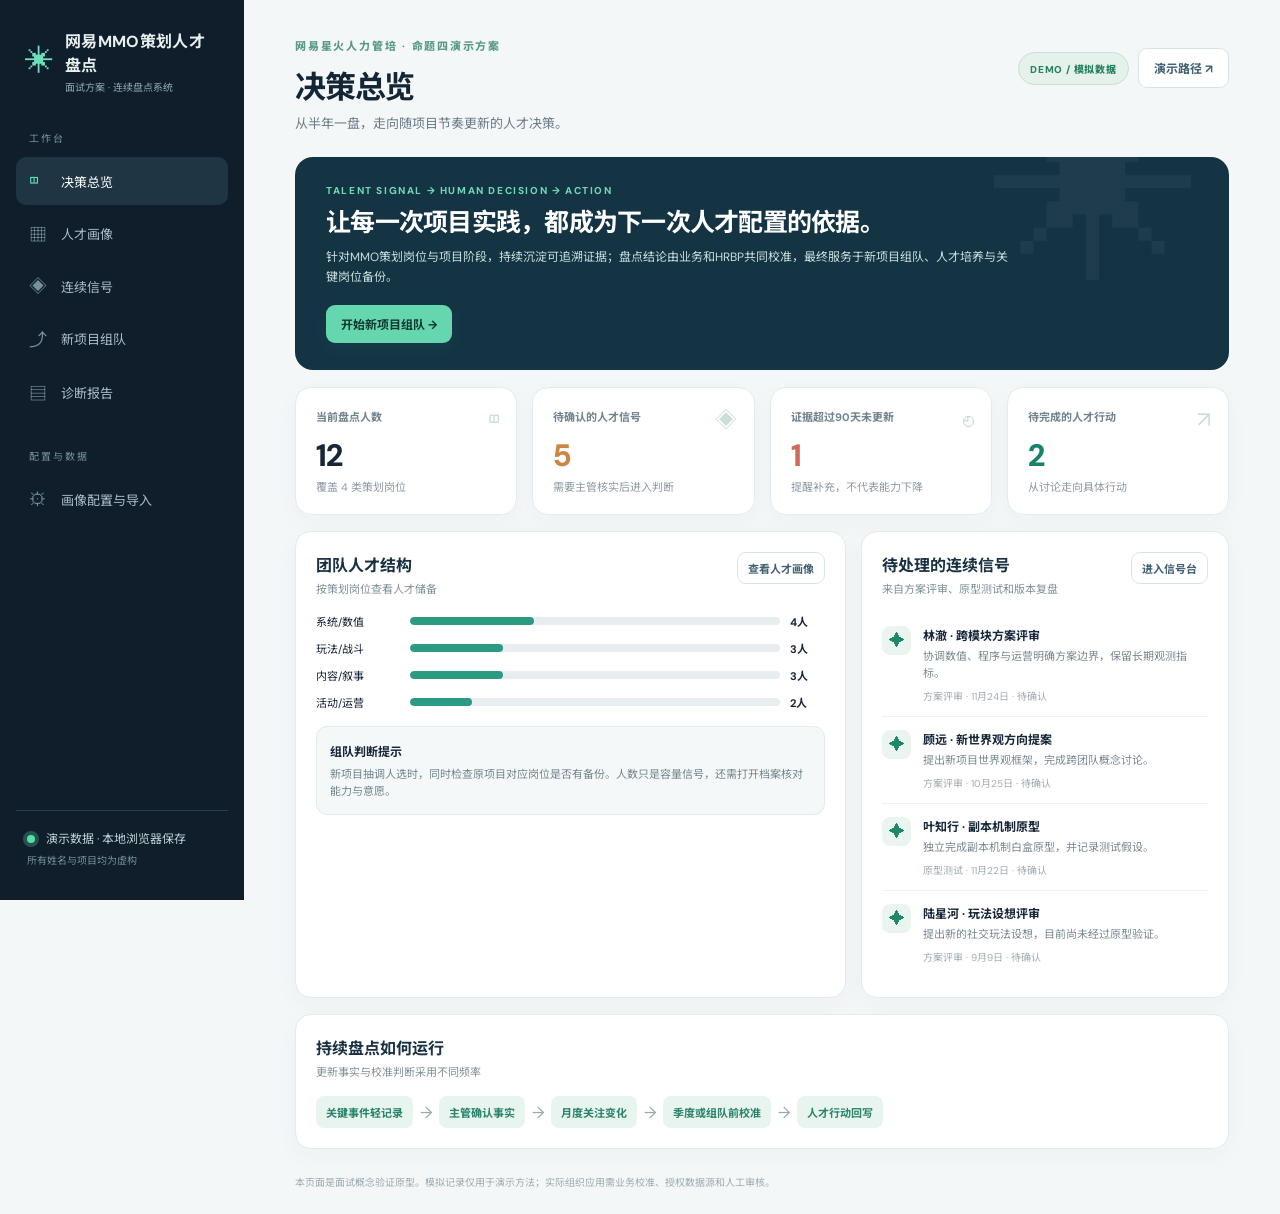
==== index.html @ bc524b10 "Build MMO talent review demo" ====
<!doctype html>
<html lang="zh-CN">
<head>
  <meta charset="UTF-8" />
  <meta name="viewport" content="width=device-width, initial-scale=1.0" />
  <meta name="theme-color" content="#0c1725" />
  <title>网易MMO策划人才盘点（面试方案）</title>
  <link rel="stylesheet" href="./styles.css" />
</head>
<body>
  <div class="app-shell">
    <aside class="sidebar">
      <div class="brand"><span class="brand-mark">✳</span><span><strong>网易MMO策划人才盘点</strong><small>面试方案 · 连续盘点系统</small></span></div>
      <div class="side-label">工作台</div>
      <nav id="nav" aria-label="主导航">
        <button class="nav-item active" data-view="overview"><span>◫</span> 决策总览</button>
        <button class="nav-item" data-view="people"><span>▦</span> 人才画像</button>
        <button class="nav-item" data-view="signals"><span>◈</span> 连续信号</button>
        <button class="nav-item" data-view="matching"><span>⤴</span> 新项目组队</button>
        <button class="nav-item" data-view="report"><span>▤</span> 诊断报告</button>
      </nav>
      <div class="side-label">配置与数据</div>
      <nav aria-label="配置导航">
        <button class="nav-item" data-view="settings"><span>⚙</span> 画像配置与导入</button>
      </nav>
      <div class="sidebar-bottom"><span class="live-dot"></span> 演示数据 · 本地浏览器保存<br><small>所有姓名与项目均为虚构</small></div>
    </aside>
    <main class="main">
      <header class="topbar"><div><span class="eyebrow">网易星火人力管培 · 命题四演示方案</span><h1 id="pageTitle">决策总览</h1><p id="pageSubtitle">从半年一盘，走向随项目节奏更新的人才决策。</p></div><div class="top-actions"><span class="demo-badge">DEMO / 模拟数据</span><button class="button ghost" id="openGuide">演示路径 ↗</button></div></header>
      <section id="app" aria-live="polite"></section>
      <footer>本页面是面试概念验证原型。模拟记录仅用于演示方法；实际组织应用需业务校准、授权数据源和人工审核。</footer>
    </main>
  </div>
  <div id="toast" role="status"></div>
  <dialog id="modal"><div id="modalContent"></div></dialog>
  <script type="module" src="./src/app.js"></script>
</body>
</html>
---- styles.css ----
@import url('https://fonts.googleapis.com/css2?family=DM+Sans:wght@400;500;600;700&family=Noto+Sans+SC:wght@400;500;600;700;800&display=swap');
:root{font-family:'DM Sans','Noto Sans SC',sans-serif;color:#172638;background:#f4f7f8;font-synthesis:none}*{box-sizing:border-box}body{margin:0}button,input,select,textarea{font:inherit}button{cursor:pointer}button:disabled{cursor:not-allowed;opacity:.45}.app-shell{display:flex;min-height:100vh}.sidebar{width:244px;flex:none;background:#101e2b;color:#e8f0ef;padding:28px 16px;display:flex;flex-direction:column;position:sticky;top:0;height:100vh}.brand{display:flex;align-items:center;gap:11px;padding:0 9px 30px}.brand-mark{font-size:29px;color:#6ce0bd}.brand strong{display:block;font-size:16px;letter-spacing:.02em}.brand small{display:block;color:#8da5b1;font-size:10px;margin-top:3px}.side-label{font-size:10px;letter-spacing:.2em;color:#73909d;margin:6px 13px 12px}.sidebar nav{display:grid;gap:3px;margin-bottom:24px}.nav-item{border:0;background:transparent;text-align:left;color:#a9bdc8;border-radius:10px;padding:12px 13px;font-size:13px;display:flex;gap:12px;align-items:center}.nav-item span{width:20px;font-size:18px;color:#76929d}.nav-item:hover,.nav-item.active{background:#1f3543;color:#fff}.nav-item.active span{color:#5fddb3}.sidebar-bottom{margin-top:auto;border-top:1px solid #28404b;padding:18px 11px 0;font-size:12px;line-height:1.8;color:#bed3d5}.sidebar-bottom small{color:#718f9c}.live-dot{display:inline-block;width:8px;height:8px;border-radius:50%;background:#58dbad;margin-right:8px;box-shadow:0 0 0 4px #255348}.main{min-width:0;flex:1;padding:34px clamp(24px,4vw,58px) 25px;max-width:1800px;margin:auto}.topbar{display:flex;justify-content:space-between;align-items:flex-start;gap:20px;margin-bottom:25px}.eyebrow{color:#5b9a8a;letter-spacing:.16em;font-size:11px;font-weight:800}.topbar h1{font-size:31px;letter-spacing:-.04em;margin:7px 0 5px;color:#142636}.topbar p{margin:0;color:#6a7b88;font-size:13px}.top-actions{display:flex;align-items:center;gap:9px;margin-top:14px}.demo-badge{font-size:10px;letter-spacing:.08em;background:#e5f1eb;border:1px solid #c9dfd2;color:#278060;border-radius:50px;padding:8px 11px;white-space:nowrap;font-weight:800}.button{border:0;border-radius:9px;padding:10px 15px;background:#1d826d;color:white;font-size:12px;font-weight:700;box-shadow:0 6px 16px #1e816b20}.button:hover{background:#136d5a}.button.ghost{background:white;color:#416272;border:1px solid #dae4e7;box-shadow:none}.button.ghost:hover{background:#edf4f4}.button.dark{background:#172c3a}.button.warn{background:#fcefe7;color:#a65428}.button.small{padding:7px 10px;font-size:11px}.button-row{display:flex;gap:8px;flex-wrap:wrap;align-items:center}.grid{display:grid;gap:15px}.grid.kpis{grid-template-columns:repeat(4,minmax(0,1fr));margin-bottom:16px}.grid.two{grid-template-columns:1.5fr 1fr}.grid.equal{grid-template-columns:repeat(2,minmax(0,1fr))}.card{background:#fff;border:1px solid #e4ebed;border-radius:16px;padding:20px;box-shadow:0 7px 25px #1c405708}.card h2,.card h3{margin:0;color:#193142}.card h2{font-size:16px}.card h3{font-size:13px}.card .sub{color:#81919b;font-size:11px;margin-top:4px}.card-head{display:flex;justify-content:space-between;align-items:flex-start;gap:12px;margin-bottom:17px}.metric-card{position:relative;overflow:hidden;min-height:128px}.metric-card .label{color:#71838d;font-size:11px;font-weight:700}.metric-card .value{font-size:31px;font-weight:800;letter-spacing:-.04em;margin:11px 0 2px}.metric-card .hint{font-size:11px;color:#8c9ca5}.metric-card .metric-icon{position:absolute;right:17px;top:17px;font-size:22px;color:#cbdedb}.accent{color:#168467}.amber{color:#cb8544}.red{color:#cf6b58}.muted{color:#7b8e98}.hero{background:#143444;color:white;border-radius:18px;padding:27px 31px;position:relative;overflow:hidden;margin-bottom:17px}.hero:after{content:'✳';position:absolute;font-size:210px;right:25px;top:-98px;color:#ffffff0b}.hero h2{font-size:25px;margin:5px 0 8px;max-width:700px;letter-spacing:-.03em}.hero p{font-size:12px;color:#c8dddc;line-height:1.7;max-width:690px;margin:0 0 17px}.hero .tagline{font-size:10px;color:#70d7b5;letter-spacing:.16em;font-weight:800}.hero .button{background:#66d6af;color:#103b33}.pill{display:inline-flex;align-items:center;gap:5px;background:#edf6f2;color:#297e65;border-radius:50px;padding:5px 9px;font-size:10px;font-weight:700;white-space:nowrap}.pill.amber{background:#fff4e7;color:#a66a29}.pill.red{background:#fff0ed;color:#bd5c4d}.pill.gray{background:#eef2f4;color:#657c87}.pill.blue{background:#eaf2fc;color:#4577a9}.table-wrap{overflow:auto}table{width:100%;border-collapse:collapse;font-size:12px}th{text-align:left;font-size:10px;color:#81919b;letter-spacing:.06em;border-bottom:1px solid #e9eff1;padding:11px 9px;white-space:nowrap}td{border-bottom:1px solid #edf1f2;padding:12px 9px;vertical-align:middle}tr:last-child td{border-bottom:0}tr.clickable:hover{background:#f4faf8;cursor:pointer}.person-name{font-weight:800;color:#20394a}.tiny{font-size:10px;color:#84949d}.stack{display:grid;gap:13px}.bar-row{display:grid;grid-template-columns:84px 1fr 35px;gap:10px;align-items:center;margin:11px 0;font-size:11px}.bar-track{height:8px;background:#e8eeef;border-radius:8px;overflow:hidden}.bar-track>span{display:block;height:100%;border-radius:8px;background:#2d9b83}.bar-track.amber>span{background:#d9aa60}.bar-track.blue>span{background:#6799ba}.surface{background:#f5f8f8;border:1px solid #e4ebed;border-radius:11px;padding:13px}.surface strong{font-size:12px}.surface p{margin:5px 0 0;color:#74858f;font-size:11px;line-height:1.6}.signal{display:flex;gap:12px;padding:13px 0;border-bottom:1px solid #edf1f2}.signal:last-child{border-bottom:0}.signal-icon{height:29px;width:29px;display:grid;place-items:center;border-radius:8px;background:#eaf5f0;color:#218768;flex:none}.signal-title{font-size:12px;font-weight:700}.signal-summary{font-size:11px;color:#7a8a93;line-height:1.55;margin:4px 0 6px}.signal-meta{font-size:10px;color:#a0adb4}.filters{display:flex;flex-wrap:wrap;gap:8px;margin-bottom:15px}.input,.select,.textarea{border:1px solid #dce6e8;background:white;border-radius:9px;color:#243b49;padding:9px 11px;font-size:12px;outline:none;min-height:36px}.input:focus,.select:focus,.textarea:focus{border-color:#54b393;box-shadow:0 0 0 3px #3ea5831a}.textarea{resize:vertical;min-height:78px;width:100%}.field{display:grid;gap:6px}.field label{font-size:11px;color:#657985;font-weight:700}.form-grid{display:grid;grid-template-columns:repeat(2,minmax(0,1fr));gap:13px}.form-grid.three{grid-template-columns:repeat(3,minmax(0,1fr))}.form-grid .wide{grid-column:1/-1}.section-space{margin-top:16px}.profile-top{display:flex;gap:16px;align-items:center}.avatar{width:52px;height:52px;display:grid;place-items:center;border-radius:14px;background:linear-gradient(135deg,#1b806f,#42b49b);color:white;font-weight:800;font-size:20px}.profile-top h2{font-size:19px;margin:0 0 3px}.profile-top p{font-size:11px;color:#81919a;margin:0}.profile-pills{display:flex;gap:6px;flex-wrap:wrap;margin:15px 0}.dimension-row{display:grid;grid-template-columns:100px 1fr 28px;gap:8px;align-items:center;margin:12px 0;font-size:11px}.note{background:#f1f7f4;border-left:3px solid #49b58b;border-radius:0 8px 8px 0;padding:10px 13px;color:#426c5f;font-size:11px;line-height:1.65}.insight-list{display:grid;gap:8px}.insight{display:flex;align-items:flex-start;gap:9px;font-size:11px;line-height:1.5}.insight .dot{width:7px;height:7px;border-radius:50%;background:#eab878;flex:none;margin-top:5px}.insight .dot.green{background:#40b791}.insight .dot.red{background:#d97568}.score{font-weight:800;color:#168467}.score-lg{font-size:28px;font-weight:800;color:#168467}.candidate{border:1px solid #e5eced;border-radius:11px;padding:14px;margin-bottom:9px;display:grid;grid-template-columns:1fr auto;gap:8px;align-items:center}.candidate:last-child{margin-bottom:0}.candidate.selected{border-color:#63bca0;background:#f5fbf8}.candidate h3{margin:0 0 4px;font-size:13px}.candidate p{margin:0;color:#82919a;font-size:10px}.candidate .candidate-reason{grid-column:1/-1;font-size:11px;color:#667b83;line-height:1.5}.tabs{display:flex;gap:5px;background:#eaf0f1;border-radius:10px;padding:4px;width:max-content}.tab{border:0;background:transparent;border-radius:7px;color:#6f848e;padding:8px 12px;font-size:11px}.tab.active{background:white;color:#1b6654;box-shadow:0 2px 8px #29473918}.check-line{display:flex;align-items:center;gap:7px;font-size:11px;color:#56717b}.check-line input{accent-color:#198b6c}.empty{padding:28px;text-align:center;color:#8c9ca3;font-size:12px}.report-sheet{background:#fff;border:1px solid #e4ebed;border-radius:15px;padding:31px;box-shadow:0 10px 28px #1435470b}.report-sheet h2{font-size:23px;margin:7px 0}.report-sheet h3{font-size:14px;margin:22px 0 9px}.report-sheet p,.report-sheet li{font-size:12px;line-height:1.75;color:#526b75}.report-sheet ul{padding-left:18px}.report-kicker{font-size:10px;letter-spacing:.18em;font-weight:800;color:#2e9977}.step-list{display:grid;gap:12px}.step{display:flex;gap:12px;align-items:flex-start}.step-n{width:27px;height:27px;border-radius:50%;display:grid;place-items:center;background:#e8f5ef;color:#168466;font-weight:800;font-size:11px;flex:none}.step strong{font-size:12px}.step p{font-size:11px;color:#7a8d95;margin:3px 0 0}.upload-box{border:1.5px dashed #aac9c5;border-radius:12px;padding:24px;text-align:center;background:#f9fcfb}.upload-box strong{display:block;font-size:13px}.upload-box p{font-size:11px;color:#8799a1}.file-input{max-width:100%;font-size:11px}.config-row{display:grid;grid-template-columns:102px 1fr 48px;gap:10px;align-items:center;margin:11px 0;font-size:11px}.config-row input[type=range]{accent-color:#198b6c;width:100%}.page-controls{display:flex;justify-content:space-between;align-items:center;gap:12px;margin-bottom:14px}.callout{font-size:11px;line-height:1.65;color:#667b85}.flow{display:flex;gap:7px;flex-wrap:wrap}.flow span{padding:8px 10px;background:#e8f5ef;color:#2c846b;border-radius:8px;font-size:11px;font-weight:700}.flow i{font-style:normal;color:#9aa9ae;align-self:center}footer{font-size:10px;color:#9eacb3;margin:25px 0 0}#toast{position:fixed;right:22px;bottom:22px;z-index:100;background:#173c41;color:white;padding:11px 16px;border-radius:10px;font-size:12px;box-shadow:0 8px 25px #10222b3d;opacity:0;transform:translateY(8px);transition:.25s;pointer-events:none}#toast.show{opacity:1;transform:none}dialog{border:0;border-radius:15px;padding:0;max-width:min(620px,calc(100vw - 32px));width:100%;box-shadow:0 25px 85px #09233355}dialog::backdrop{background:#0d273466}#modalContent{padding:25px}#modalContent h2{font-size:18px;margin:0 0 10px}#modalContent p{font-size:12px;color:#687c87;line-height:1.7}#modalContent .modal-actions{display:flex;justify-content:flex-end;gap:8px;margin-top:17px}
@media(max-width:1050px){.grid.kpis{grid-template-columns:repeat(2,1fr)}.grid.two{grid-template-columns:1fr}.sidebar{width:205px}.main{padding:28px 24px}}
@media(max-width:700px){.app-shell{display:block}.sidebar{position:static;width:100%;height:auto;padding:13px}.brand{padding:0 4px 9px}.sidebar nav{display:flex;overflow:auto;margin:0 0 5px}.side-label,.sidebar-bottom{display:none}.nav-item{white-space:nowrap;padding:9px;font-size:11px}.main{padding:20px 13px}.topbar{display:block}.top-actions{margin:12px 0 0}.topbar h1{font-size:25px}.grid.kpis,.grid.equal,.form-grid,.form-grid.three{grid-template-columns:1fr 1fr}.hero{padding:22px}.hero h2{font-size:20px}.card{padding:15px}.report-sheet{padding:18px}}
@media print{.sidebar,.topbar,.page-controls,footer,#toast{display:none!important}.main{padding:0!important}.report-sheet{border:0;box-shadow:none;padding:0}.app-shell{display:block}body{background:white}}
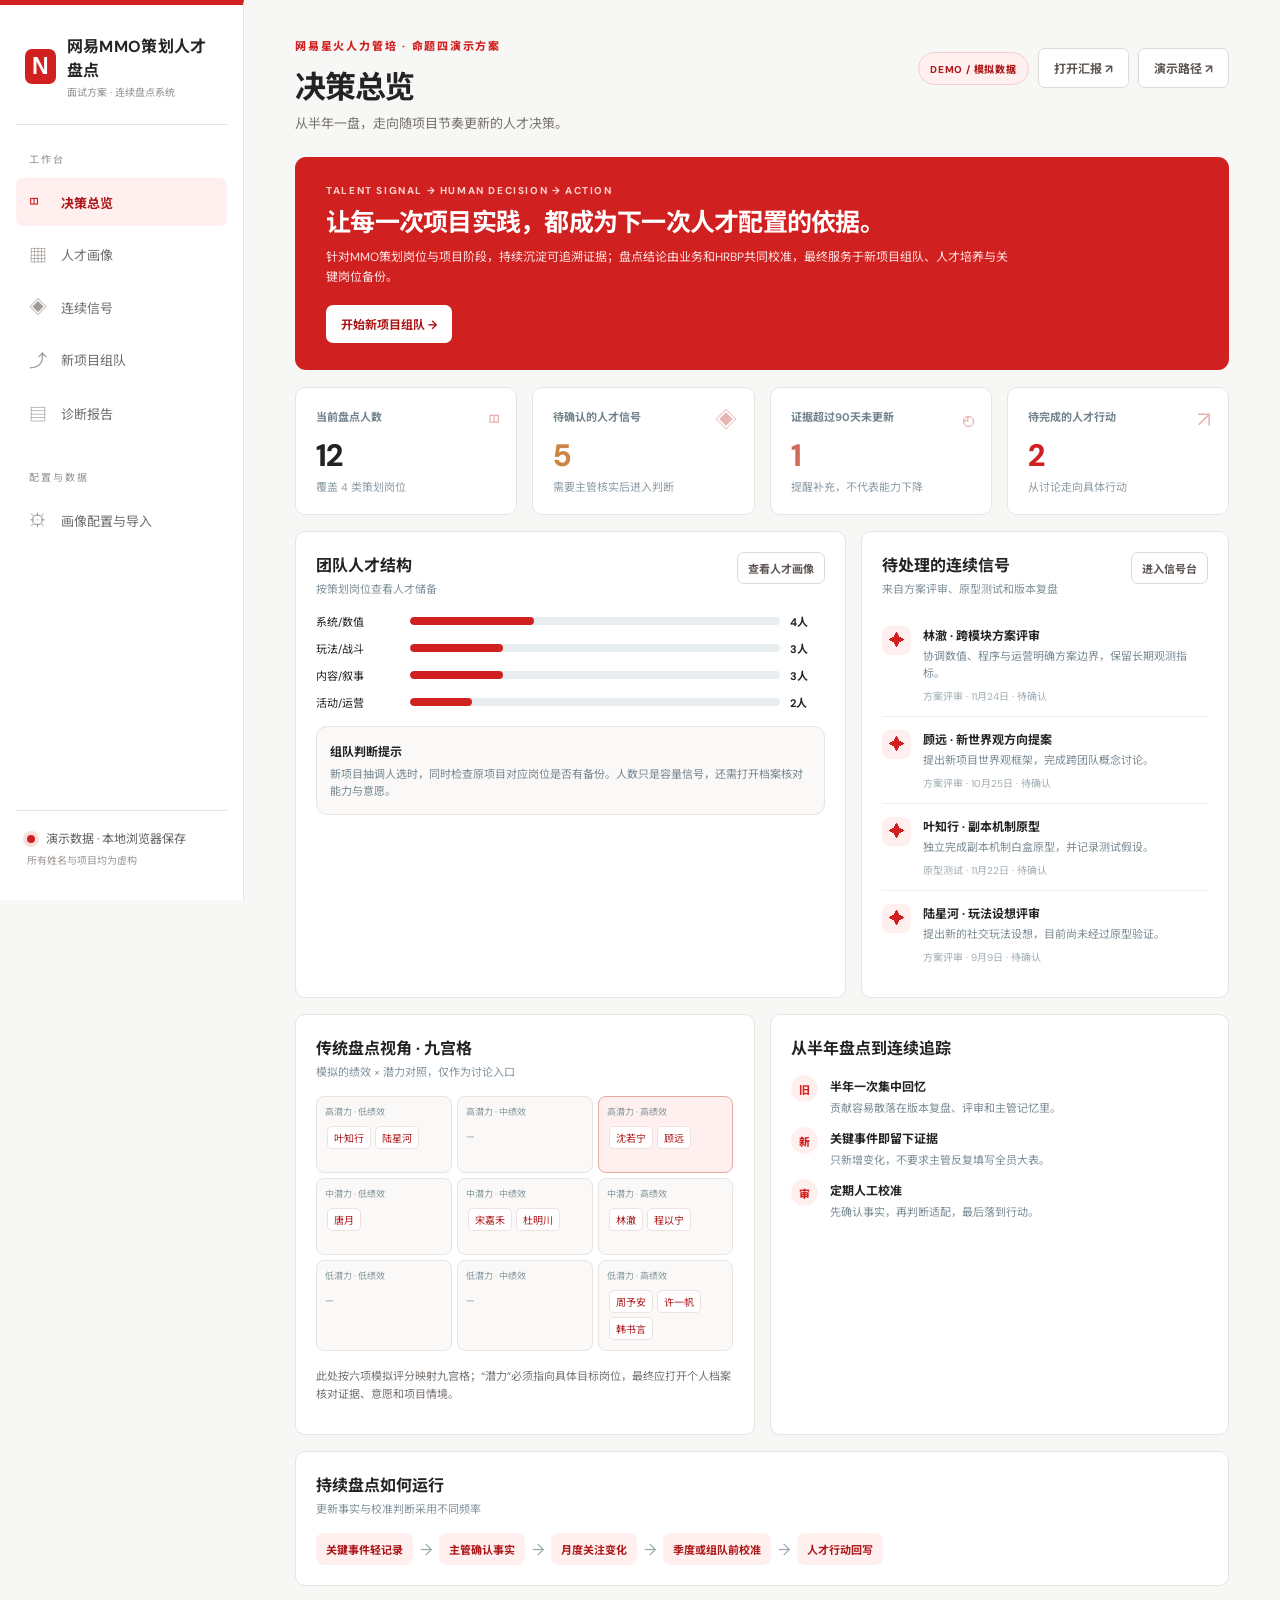
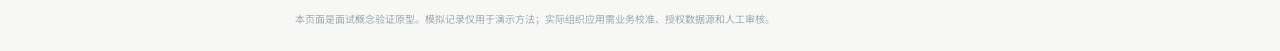
==== commit 0891a8b5: "Switch demo to NetEase-red theme and web presentation" ====
--- a/index.html
+++ b/index.html
@@ -3,14 +3,14 @@
 <head>
   <meta charset="UTF-8" />
   <meta name="viewport" content="width=device-width, initial-scale=1.0" />
-  <meta name="theme-color" content="#0c1725" />
+  <meta name="theme-color" content="#D12020" />
   <title>网易MMO策划人才盘点（面试方案）</title>
   <link rel="stylesheet" href="./styles.css" />
 </head>
 <body>
   <div class="app-shell">
     <aside class="sidebar">
-      <div class="brand"><span class="brand-mark">✳</span><span><strong>网易MMO策划人才盘点</strong><small>面试方案 · 连续盘点系统</small></span></div>
+      <div class="brand"><span class="brand-mark">N</span><span><strong>网易MMO策划人才盘点</strong><small>面试方案 · 连续盘点系统</small></span></div>
       <div class="side-label">工作台</div>
       <nav id="nav" aria-label="主导航">
         <button class="nav-item active" data-view="overview"><span>◫</span> 决策总览</button>
@@ -26,7 +26,7 @@
       <div class="sidebar-bottom"><span class="live-dot"></span> 演示数据 · 本地浏览器保存<br><small>所有姓名与项目均为虚构</small></div>
     </aside>
     <main class="main">
-      <header class="topbar"><div><span class="eyebrow">网易星火人力管培 · 命题四演示方案</span><h1 id="pageTitle">决策总览</h1><p id="pageSubtitle">从半年一盘，走向随项目节奏更新的人才决策。</p></div><div class="top-actions"><span class="demo-badge">DEMO / 模拟数据</span><button class="button ghost" id="openGuide">演示路径 ↗</button></div></header>
+      <header class="topbar"><div><span class="eyebrow">网易星火人力管培 · 命题四演示方案</span><h1 id="pageTitle">决策总览</h1><p id="pageSubtitle">从半年一盘，走向随项目节奏更新的人才决策。</p></div><div class="top-actions"><span class="demo-badge">DEMO / 模拟数据</span><a class="button ghost" href="./presentation/" target="_blank" rel="noopener">打开汇报 ↗</a><button class="button ghost" id="openGuide">演示路径 ↗</button></div></header>
       <section id="app" aria-live="polite"></section>
       <footer>本页面是面试概念验证原型。模拟记录仅用于演示方法；实际组织应用需业务校准、授权数据源和人工审核。</footer>
     </main>
--- a/styles.css
+++ b/styles.css
@@ -3,3 +3,56 @@
 @media(max-width:1050px){.grid.kpis{grid-template-columns:repeat(2,1fr)}.grid.two{grid-template-columns:1fr}.sidebar{width:205px}.main{padding:28px 24px}}
 @media(max-width:700px){.app-shell{display:block}.sidebar{position:static;width:100%;height:auto;padding:13px}.brand{padding:0 4px 9px}.sidebar nav{display:flex;overflow:auto;margin:0 0 5px}.side-label,.sidebar-bottom{display:none}.nav-item{white-space:nowrap;padding:9px;font-size:11px}.main{padding:20px 13px}.topbar{display:block}.top-actions{margin:12px 0 0}.topbar h1{font-size:25px}.grid.kpis,.grid.equal,.form-grid,.form-grid.three{grid-template-columns:1fr 1fr}.hero{padding:22px}.hero h2{font-size:20px}.card{padding:15px}.report-sheet{padding:18px}}
 @media print{.sidebar,.topbar,.page-controls,footer,#toast{display:none!important}.main{padding:0!important}.report-sheet{border:0;box-shadow:none;padding:0}.app-shell{display:block}body{background:white}}
+.ninebox{display:grid;grid-template-columns:repeat(3,1fr);gap:5px}.ninecell{min-height:77px;background:#f3f7f6;border:1px solid #e3ece8;border-radius:8px;padding:8px}.ninecell.highlight{background:#e4f4ea;border-color:#aadbc0}.ninecell small{display:block;color:#84969b;font-size:9px;margin-bottom:6px}.ninecell button{border:0;background:#fff;color:#346a5c;font-size:10px;padding:3px 6px;border-radius:5px;margin:2px;box-shadow:0 1px 4px #204d4214}.ninecell button:hover{background:#d9eee4}
+
+/* 面试原型的网易红视觉：品牌启发式配色，并非网易官方设计系统。 */
+:root{--netease-red:#d12020;--red-deep:#ad1719;--red-soft:#fff0ef;--ink:#232323;--muted:#737373;--line:#e7e4e2;color:var(--ink);background:#f7f7f6}
+body{background:#f7f7f6}
+.sidebar{background:#fff;color:var(--ink);border-right:1px solid var(--line);border-top:5px solid var(--netease-red)}
+.brand{border-bottom:1px solid var(--line);margin-bottom:20px;padding-bottom:25px}
+.brand-mark{width:35px;height:35px;display:grid;place-items:center;background:var(--netease-red);color:#fff;border-radius:7px;font-size:23px;font-weight:800;font-family:Arial,sans-serif}
+.brand strong{color:#252525}.brand small,.side-label{color:#94908e}
+.nav-item{color:#6f6d6c;border-radius:7px}.nav-item span{color:#a19b98}
+.nav-item:hover{background:#faf2f1;color:var(--red-deep)}
+.nav-item.active{background:var(--red-soft);color:var(--red-deep);font-weight:700}
+.nav-item.active span{color:var(--netease-red)}
+.sidebar-bottom{border-top:1px solid var(--line);color:#625f5e}.sidebar-bottom small{color:#9b9693}
+.live-dot{background:var(--netease-red);box-shadow:0 0 0 4px #f8dedc}
+.eyebrow,.report-kicker{color:var(--netease-red)}
+.topbar h1,.card h2,.card h3,.person-name{color:var(--ink)}
+.topbar p,.callout{color:#77716e}
+.demo-badge{background:var(--red-soft);border-color:#f1cfcc;color:var(--red-deep)}
+.button{background:var(--netease-red);box-shadow:none;border-radius:7px}
+.button{text-decoration:none;display:inline-flex;align-items:center;justify-content:center}
+.button:hover{background:var(--red-deep)}
+.button.ghost{color:#5e5653;border-color:#dedad7}.button.ghost:hover{background:#faf2f1}
+.button.dark{background:#2b2726}.button.warn{background:#fff0ef;color:var(--red-deep)}
+.card,.report-sheet{border-color:var(--line);border-radius:10px;box-shadow:none}
+.hero{background:var(--netease-red);border-radius:11px}.hero:after{content:none}.hero p{color:#ffe4e2}.hero .tagline{color:#ffcfca}.hero .button{background:#fff;color:var(--red-deep)}
+.accent,.score,.score-lg{color:var(--netease-red)}
+.metric-card .metric-icon{color:#e6b7b2}
+.pill{background:var(--red-soft);color:var(--red-deep)}
+.pill.blue{background:#f1f0ef;color:#696462}
+.bar-track>span{background:var(--netease-red)}
+.bar-track.blue>span{background:#7a716e}
+.bar-track.amber>span{background:#bd8476}
+.surface{background:#faf9f8;border-color:var(--line)}
+.signal-icon{background:var(--red-soft);color:var(--netease-red)}
+.input,.select,.textarea{border-color:#ddd8d5;border-radius:7px}
+.input:focus,.select:focus,.textarea:focus{border-color:var(--netease-red);box-shadow:0 0 0 3px #d120201a}
+.avatar{background:var(--netease-red);border-radius:9px}
+.note{background:#fff5f4;border-left-color:var(--netease-red);color:#75514c}
+.insight .dot.green{background:var(--netease-red)}
+.candidate{border-color:var(--line);border-radius:8px}.candidate.selected{border-color:#df8f88;background:#fff6f5}
+.tab.active{color:var(--red-deep);box-shadow:none}
+.step-n{background:var(--red-soft);color:var(--netease-red)}
+.upload-box{border-color:#dcb4b0;background:#fff9f8}
+.config-row input[type=range],.check-line input{accent-color:var(--netease-red)}
+.flow span{background:var(--red-soft);color:var(--red-deep)}
+#toast{background:#2c2523;box-shadow:0 8px 25px #2c252330}
+.ninecell{background:#faf9f8;border-color:var(--line)}
+.ninecell.highlight{background:#fff0ef;border-color:#e3a9a3}
+.ninecell button{color:var(--red-deep);box-shadow:none;border:1px solid #eee1df}
+.ninecell button:hover{background:#ffe9e7}
+tr.clickable:hover{background:#fff7f6}
+@media(max-width:700px){.sidebar{border-top:4px solid var(--netease-red);border-right:0;border-bottom:1px solid var(--line)}.brand{margin:0;padding-bottom:10px;border:0}}
